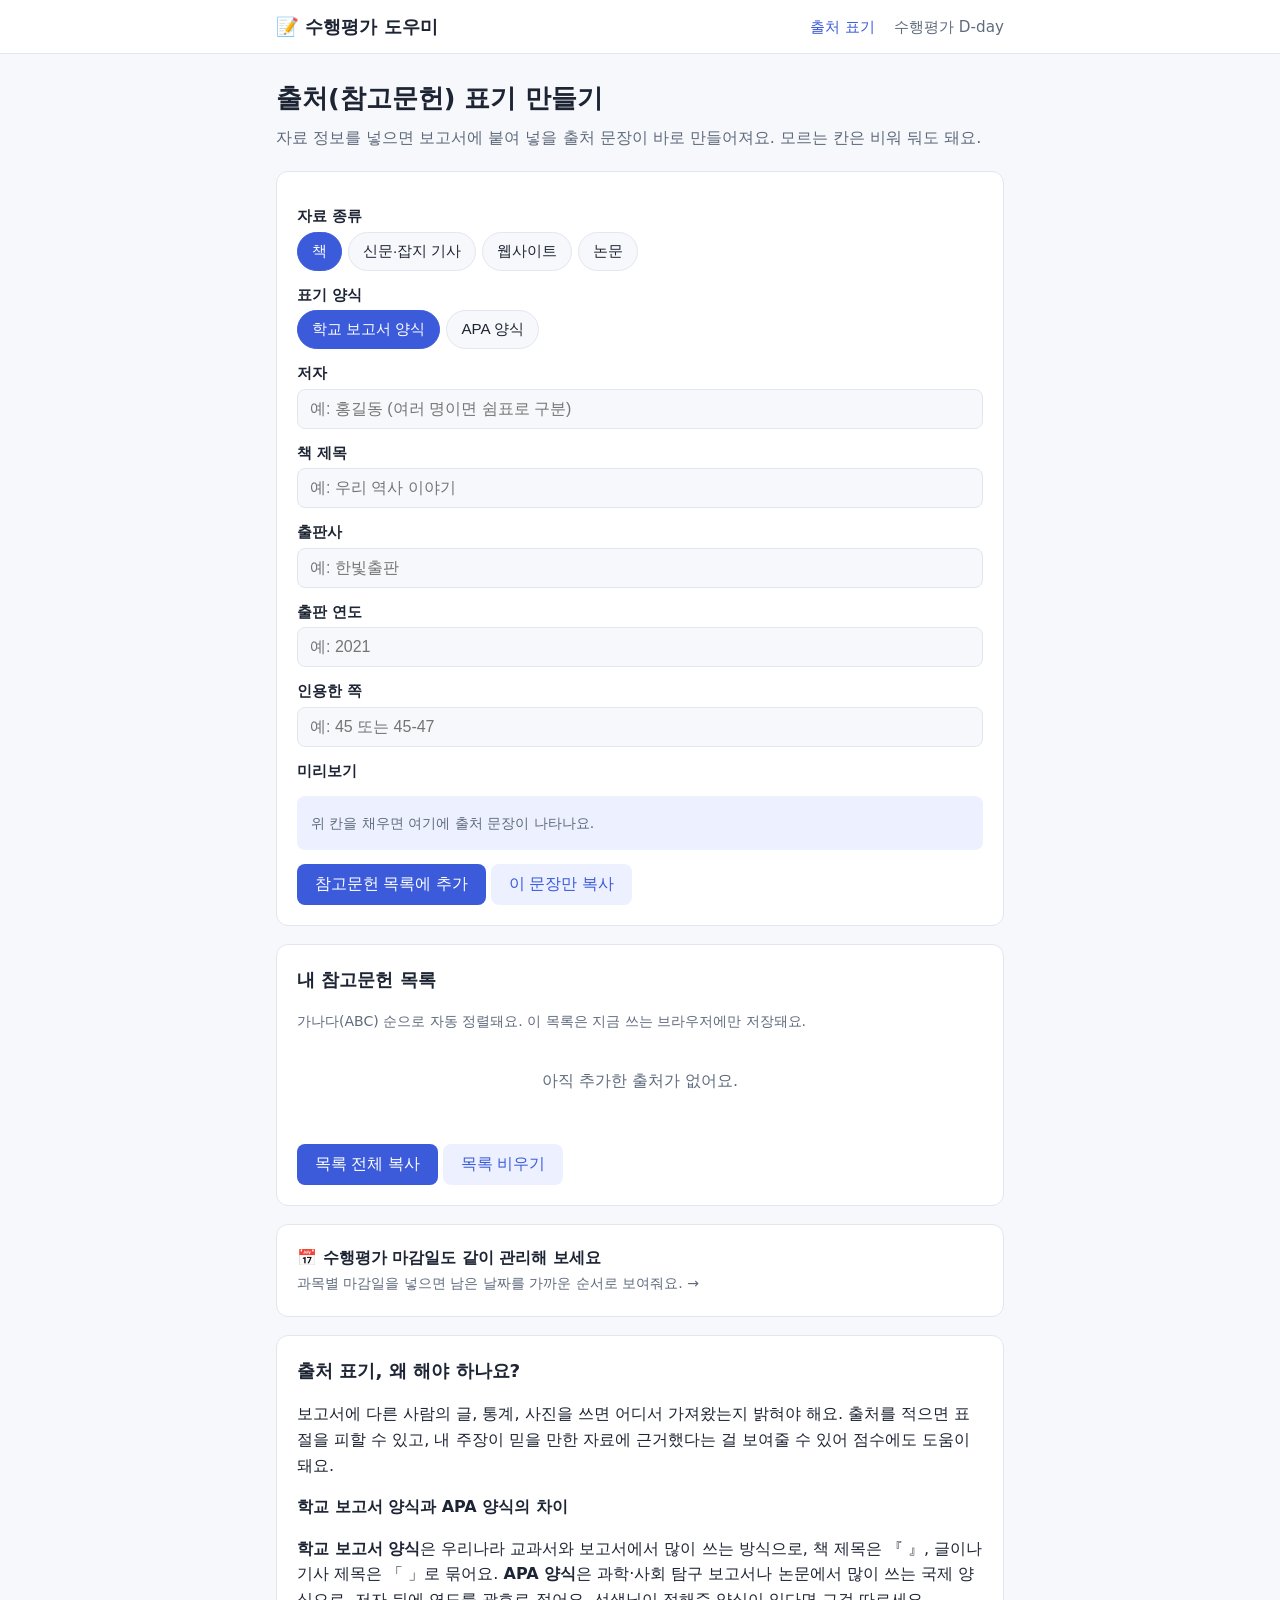
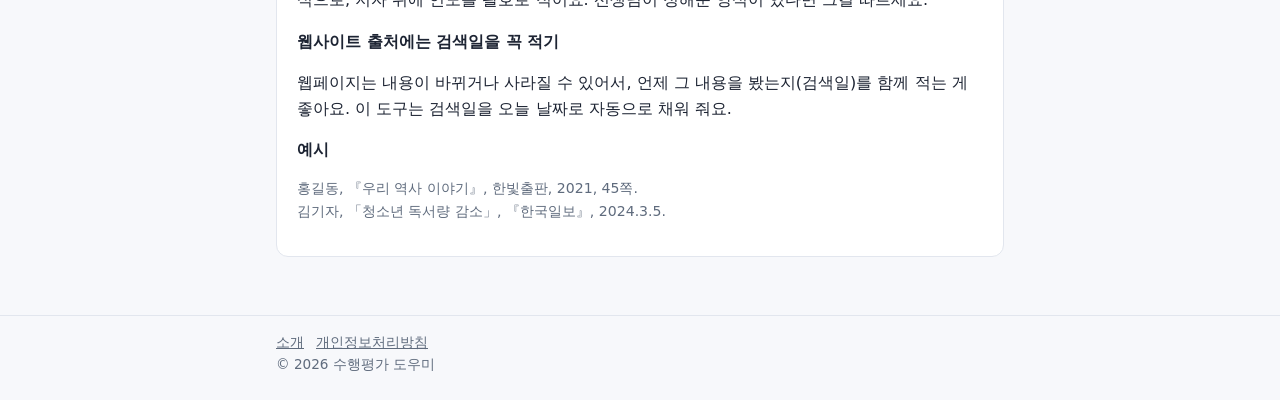
==== index.html @ 56c4d4b4 "수행평가 도우미 첫 버전: 출처 표기 도구(메인) + 수행평가 D-day Co-Authored-By: Claude Opus 5.5 <noreply@anthropic.com> Cla" ====
<!doctype html>
<html lang="ko">
<head>
  <meta charset="utf-8">
  <meta name="viewport" content="width=device-width, initial-scale=1">
  <title>수행평가 도우미 - 보고서 출처(참고문헌) 표기 자동 만들기</title>
  <meta name="description" content="책, 신문기사, 웹사이트, 논문 정보를 넣으면 보고서·수행평가용 출처(참고문헌) 문장을 자동으로 만들어 주는 무료 도구. 학교 보고서 양식과 APA 양식 지원.">
  <link rel="stylesheet" href="style.css">
</head>
<body>
  <header class="site"><div class="inner">
    <a class="logo" href="index.html">📝 수행평가 도우미</a>
    <nav>
      <a href="index.html" class="active">출처 표기</a>
      <a href="dday.html">수행평가 D-day</a>
    </nav>
  </div></header>

  <main>
    <h1>출처(참고문헌) 표기 만들기</h1>
    <p class="lead">자료 정보를 넣으면 보고서에 붙여 넣을 출처 문장이 바로 만들어져요. 모르는 칸은 비워 둬도 돼요.</p>

    <section class="card">
      <label>자료 종류</label>
      <div class="tabs" id="typeTabs"></div>

      <label>표기 양식</label>
      <div class="tabs" id="styleTabs"></div>

      <div id="fields"></div>

      <label>미리보기</label>
      <div class="result" id="preview"></div>
      <button class="btn" id="addBtn">참고문헌 목록에 추가</button>
      <button class="btn ghost" id="copyOne">이 문장만 복사</button>
    </section>

    <section class="card">
      <h2 style="margin-top:0;font-size:1.15rem">내 참고문헌 목록</h2>
      <p class="hint">가나다(ABC) 순으로 자동 정렬돼요. 이 목록은 지금 쓰는 브라우저에만 저장돼요.</p>
      <ol id="list"></ol>
      <p class="empty" id="emptyMsg">아직 추가한 출처가 없어요.</p>
      <button class="btn" id="copyAll">목록 전체 복사</button>
      <button class="btn ghost" id="clearAll">목록 비우기</button>
    </section>

    <a class="card" href="dday.html" style="display:block;text-decoration:none;color:var(--text)">
      <b>📅 수행평가 마감일도 같이 관리해 보세요</b><br>
      <span class="hint">과목별 마감일을 넣으면 남은 날짜를 가까운 순서로 보여줘요. →</span>
    </a>

    <section class="card guide">
      <h2>출처 표기, 왜 해야 하나요?</h2>
      <p>보고서에 다른 사람의 글, 통계, 사진을 쓰면 어디서 가져왔는지 밝혀야 해요. 출처를 적으면 표절을 피할 수 있고, 내 주장이 믿을 만한 자료에 근거했다는 걸 보여줄 수 있어 점수에도 도움이 돼요.</p>
      <h3>학교 보고서 양식과 APA 양식의 차이</h3>
      <p><b>학교 보고서 양식</b>은 우리나라 교과서와 보고서에서 많이 쓰는 방식으로, 책 제목은 『 』, 글이나 기사 제목은 「 」로 묶어요. <b>APA 양식</b>은 과학·사회 탐구 보고서나 논문에서 많이 쓰는 국제 양식으로, 저자 뒤에 연도를 괄호로 적어요. 선생님이 정해준 양식이 있다면 그걸 따르세요.</p>
      <h3>웹사이트 출처에는 검색일을 꼭 적기</h3>
      <p>웹페이지는 내용이 바뀌거나 사라질 수 있어서, 언제 그 내용을 봤는지(검색일)를 함께 적는 게 좋아요. 이 도구는 검색일을 오늘 날짜로 자동으로 채워 줘요.</p>
      <h3>예시</h3>
      <p class="hint">홍길동, 『우리 역사 이야기』, 한빛출판, 2021, 45쪽.<br>
      김기자, 「청소년 독서량 감소」, 『한국일보』, 2024.3.5.</p>
    </section>
  </main>

  <footer class="site"><div class="inner">
    <a href="about.html">소개</a><a href="privacy.html">개인정보처리방침</a>
    <div>© 2026 수행평가 도우미</div>
  </div></footer>

<script>
// ===== 1. 자료 종류별로 어떤 입력칸이 필요한지 정의 =====
const TYPES = {
  book:  { name: "책", fields: [
    ["author", "저자", "예: 홍길동 (여러 명이면 쉼표로 구분)"],
    ["title", "책 제목", "예: 우리 역사 이야기"],
    ["publisher", "출판사", "예: 한빛출판"],
    ["year", "출판 연도", "예: 2021"],
    ["pages", "인용한 쪽", "예: 45 또는 45-47"] ] },
  news:  { name: "신문·잡지 기사", fields: [
    ["author", "기자 이름", "예: 김기자"],
    ["title", "기사 제목", "예: 청소년 독서량 감소"],
    ["source", "신문·잡지 이름", "예: 한국일보"],
    ["date", "기사 날짜", "", "date"],
    ["url", "기사 주소(URL)", "https://..."] ] },
  web:   { name: "웹사이트", fields: [
    ["author", "작성자(기관)", "예: 통계청 (모르면 비워두기)"],
    ["title", "글 제목", "예: 2024 청소년 통계"],
    ["site", "사이트 이름", "예: 통계청 누리집"],
    ["url", "주소(URL)", "https://..."],
    ["accessed", "검색일(본 날짜)", "", "date"] ] },
  paper: { name: "논문", fields: [
    ["author", "저자", "예: 이연구"],
    ["title", "논문 제목", "예: 청소년의 스마트폰 사용과 수면"],
    ["journal", "학술지 이름", "예: 한국청소년연구"],
    ["volume", "권", "예: 32"],
    ["issue", "호", "예: 1"],
    ["year", "발행 연도", "예: 2023"],
    ["pages", "쪽", "예: 15-40"] ] }
};
const STYLES = { kr: "학교 보고서 양식", apa: "APA 양식" };

let type = "book", style = "kr";
const $ = (id) => document.getElementById(id);

// ===== 2. 날짜를 양식에 맞게 바꾸는 작은 함수들 =====
function today() { // 오늘 날짜를 "2026-11-15" 형태로
  const d = new Date();
  return d.getFullYear() + "-" + String(d.getMonth() + 1).padStart(2, "0") + "-" + String(d.getDate()).padStart(2, "0");
}
function krDate(s) { // "2024-03-05" -> "2024.3.5."
  if (!s) return "";
  const [y, m, d] = s.split("-").map(Number);
  return `${y}.${m}.${d}.`;
}
function apaDate(s) { // "2024-03-05" -> "2024, 3월 5일"
  if (!s) return "n.d.";
  const [y, m, d] = s.split("-").map(Number);
  return `${y}, ${m}월 ${d}일`;
}
function esc(s) { // 입력값을 화면에 안전하게 표시
  return s.replace(/[&<>"]/g, (c) => ({ "&": "&amp;", "<": "&lt;", ">": "&gt;", '"': "&quot;" }[c]));
}

// ===== 3. 입력값으로 출처 문장 만들기 (핵심 부분) =====
// 기울임체가 필요한 곳은 *별표*로 감싸고, 화면에 보여줄 때만 <i>로 바꿔요.
function build(t, st, v) {
  const parts = [];
  const add = (x) => { if (x) parts.push(x); };
  if (st === "kr") {
    if (t === "book") {
      add(v.author); add(v.title && `『${v.title}』`); add(v.publisher); add(v.year);
      add(v.pages && `${v.pages}쪽`);
    } else if (t === "news") {
      add(v.author); add(v.title && `「${v.title}」`); add(v.source && `『${v.source}』`);
      add(krDate(v.date).replace(/\.$/, "")); add(v.url);
    } else if (t === "web") {
      add(v.author); add(v.title && `「${v.title}」`); add(v.site); add(v.url);
      const main = parts.join(", ");
      if (!main) return "";
      return main + (v.accessed ? ` (검색일: ${krDate(v.accessed).replace(/\.$/, "")})` : "") + ".";
    } else if (t === "paper") {
      add(v.author); add(v.title && `「${v.title}」`); add(v.journal && `『${v.journal}』`);
      const vi = (v.volume || "") + (v.issue ? `(${v.issue})` : "");
      add(vi); add(v.year); add(v.pages && `${v.pages}쪽`);
    }
    return parts.length ? parts.join(", ") + "." : "";
  }
  // APA 양식
  const who = v.author || "";
  if (t === "book") {
    return [who && `${who}.`, `(${v.year || "n.d."}).`, v.title && `*${v.title}*.`, v.publisher && `${v.publisher}.`]
      .filter(Boolean).join(" ");
  }
  if (t === "news") {
    return [who && `${who}.`, `(${apaDate(v.date)}).`, v.title && `${v.title}.`, v.source && `*${v.source}*.`, v.url]
      .filter(Boolean).join(" ");
  }
  if (t === "web") {
    return [who && `${who}.`, "(n.d.).", v.title && `*${v.title}*.`, v.site && v.site !== who && `${v.site}.`,
      v.accessed && `${krDate(v.accessed).replace(/\.$/, "")}에 검색함,`, v.url]
      .filter(Boolean).join(" ").replace(/,$/, ".");
  }
  if (t === "paper") {
    let src = v.journal ? `*${v.journal}*` : "";
    if (v.volume) src += `, *${v.volume}*`;
    if (v.issue) src += `(${v.issue})`;
    if (v.pages) src += `, ${v.pages}`;
    return [who && `${who}.`, `(${v.year || "n.d."}).`, v.title && `${v.title}.`, src && `${src}.`]
      .filter(Boolean).join(" ");
  }
}

// 화면용(기울임체 적용)과 복사용(별표 제거) 두 가지로 바꾸기
const toHtml = (s) => esc(s).replace(/\*(.+?)\*/g, "<i>$1</i>");
const toText = (s) => s.replace(/\*(.+?)\*/g, "$1");

// ===== 4. 화면 그리기 =====
function drawTabs(boxId, items, current, onPick) {
  const box = $(boxId);
  box.innerHTML = "";
  for (const [key, label] of items) {
    const b = document.createElement("button");
    b.textContent = label;
    b.className = key === current ? "on" : "";
    b.onclick = () => onPick(key);
    box.appendChild(b);
  }
}
function drawFields() {
  const box = $("fields");
  box.innerHTML = "";
  for (const [key, label, ph, kind] of TYPES[type].fields) {
    const l = document.createElement("label");
    l.textContent = label;
    const inp = document.createElement("input");
    inp.id = "f_" + key;
    inp.type = kind || "text";
    inp.placeholder = ph;
    if (key === "accessed") inp.value = today();
    inp.oninput = update;
    box.append(l, inp);
  }
}
function values() {
  const v = {};
  for (const [key] of TYPES[type].fields) v[key] = $("f_" + key).value.trim();
  return v;
}
function current() { return build(type, style, values()); }
function update() {
  const s = current();
  $("preview").innerHTML = s ? toHtml(s) : '<span class="hint">위 칸을 채우면 여기에 출처 문장이 나타나요.</span>';
}
// 자료 종류를 바꾸면 입력칸을 새로 그리고, 양식만 바꾸면 입력한 내용은 그대로 두고 미리보기만 바꿔요.
function pickType(k) { type = k; render(); }
function pickStyle(k) {
  style = k;
  drawTabs("styleTabs", Object.entries(STYLES), style, pickStyle);
  update();
}
function render() {
  drawTabs("typeTabs", Object.entries(TYPES).map(([k, t]) => [k, t.name]), type, pickType);
  drawTabs("styleTabs", Object.entries(STYLES), style, pickStyle);
  drawFields();
  update();
}

// ===== 5. 참고문헌 목록 (브라우저에 저장) =====
const KEY = "citations-v1";
function load() { try { return JSON.parse(localStorage.getItem(KEY)) || []; } catch { return []; } }
function save(list) { try { localStorage.setItem(KEY, JSON.stringify(list)); } catch {} }
function drawList() {
  const list = load().sort((a, b) => toText(a).localeCompare(toText(b), "ko"));
  const ol = $("list");
  ol.innerHTML = "";
  list.forEach((s) => {
    const li = document.createElement("li");
    li.innerHTML = toHtml(s) + " ";
    const del = document.createElement("button");
    del.className = "btn ghost small";
    del.textContent = "삭제";
    del.onclick = () => { save(load().filter((x) => x !== s)); drawList(); };
    li.appendChild(del);
    li.style.marginBottom = "8px";
    ol.appendChild(li);
  });
  $("emptyMsg").style.display = list.length ? "none" : "block";
}
function copy(text, btn) {
  navigator.clipboard.writeText(text).then(() => {
    const old = btn.textContent;
    btn.textContent = "복사했어요!";
    setTimeout(() => (btn.textContent = old), 1200);
  });
}

$("addBtn").onclick = () => {
  const s = current();
  if (!s) return;
  const list = load();
  if (!list.includes(s)) list.push(s);
  save(list);
  drawList();
};
$("copyOne").onclick = (e) => { const s = current(); if (s) copy(toText(s), e.target); };
$("copyAll").onclick = (e) => {
  const list = load().map(toText).sort((a, b) => a.localeCompare(b, "ko"));
  if (list.length) copy(list.join("\n"), e.target);
};
$("clearAll").onclick = () => { save([]); drawList(); };

render();
drawList();
</script>
</body>
</html>
---- style.css ----
/* 공통 스타일: 모든 페이지가 이 파일 하나를 같이 씁니다. */
:root {
  --bg: #f7f8fb;
  --card: #ffffff;
  --text: #1d2433;
  --muted: #5f6b7d;
  --line: #e2e6ee;
  --accent: #3b5bdb;
  --accent-soft: #edf1ff;
  --danger: #e03131;
  --warn: #f08c00;
  --ok: #2f9e44;
}
@media (prefers-color-scheme: dark) {
  :root {
    --bg: #14171f;
    --card: #1d212b;
    --text: #e8ebf2;
    --muted: #9aa4b5;
    --line: #2d3340;
    --accent: #7c96ff;
    --accent-soft: #252c44;
  }
}
* { box-sizing: border-box; }
body {
  margin: 0;
  background: var(--bg);
  color: var(--text);
  font-family: "Pretendard", "Apple SD Gothic Neo", "Malgun Gothic", system-ui, sans-serif;
  line-height: 1.6;
}
a { color: var(--accent); }
header.site {
  background: var(--card);
  border-bottom: 1px solid var(--line);
}
header.site .inner, main, footer.site .inner {
  max-width: 760px;
  margin: 0 auto;
  padding: 0 16px;
}
header.site .inner {
  display: flex; align-items: center; justify-content: space-between;
  gap: 12px; flex-wrap: wrap; padding-top: 12px; padding-bottom: 12px;
}
.logo { font-weight: 800; font-size: 1.15rem; text-decoration: none; color: var(--text); }
nav a { margin-left: 14px; text-decoration: none; color: var(--muted); font-size: .95rem; }
nav a:first-child { margin-left: 0; }
nav a.active, nav a:hover { color: var(--accent); }
main { padding-top: 24px; padding-bottom: 40px; }
h1 { font-size: 1.6rem; margin: 0 0 6px; }
.lead { color: var(--muted); margin: 0 0 20px; }
.card {
  background: var(--card); border: 1px solid var(--line);
  border-radius: 12px; padding: 20px; margin-bottom: 18px;
}
.tool-list { display: grid; gap: 14px; grid-template-columns: repeat(auto-fit, minmax(220px, 1fr)); }
.tool-list a.card { text-decoration: none; color: var(--text); display: block; margin: 0; }
.tool-list a.card:hover { border-color: var(--accent); }
.tool-list h2 { font-size: 1.1rem; margin: 0 0 4px; }
.tool-list p { margin: 0; color: var(--muted); font-size: .95rem; }
label { display: block; font-weight: 600; font-size: .92rem; margin: 12px 0 4px; }
input, select {
  width: 100%; padding: 10px 12px; font-size: 1rem;
  border: 1px solid var(--line); border-radius: 8px;
  background: var(--bg); color: var(--text);
}
.row { display: grid; gap: 0 12px; grid-template-columns: 1fr 1fr; }
@media (max-width: 520px) { .row { grid-template-columns: 1fr; } }
.tabs { display: flex; gap: 6px; flex-wrap: wrap; margin-bottom: 4px; }
.tabs button {
  border: 1px solid var(--line); background: var(--bg); color: var(--text);
  padding: 8px 14px; border-radius: 999px; cursor: pointer; font-size: .95rem;
}
.tabs button.on { background: var(--accent); border-color: var(--accent); color: #fff; }
.btn {
  display: inline-block; border: 0; background: var(--accent); color: #fff;
  padding: 10px 18px; border-radius: 8px; font-size: 1rem; cursor: pointer; margin-top: 14px;
}
.btn.ghost { background: var(--accent-soft); color: var(--accent); }
.btn.small { padding: 6px 10px; font-size: .85rem; margin-top: 0; }
.result {
  background: var(--accent-soft); border-radius: 8px; padding: 14px;
  margin-top: 14px; word-break: break-all; min-height: 1.6em;
}
.hint { color: var(--muted); font-size: .88rem; }
.guide h2 { font-size: 1.15rem; margin-top: 0; }
.guide h3 { font-size: 1rem; margin-bottom: 4px; }
ul.dday { list-style: none; padding: 0; margin: 0; }
ul.dday li {
  display: flex; align-items: center; gap: 12px; padding: 12px 0;
  border-bottom: 1px solid var(--line);
}
ul.dday li:last-child { border-bottom: 0; }
.badge {
  min-width: 64px; text-align: center; font-weight: 800; border-radius: 8px;
  padding: 4px 8px; background: var(--accent-soft); color: var(--accent);
}
.badge.soon { background: #fff4e6; color: var(--warn); }
.badge.today { background: #ffe3e3; color: var(--danger); }
.badge.past { background: var(--line); color: var(--muted); }
.dday .info { flex: 1; min-width: 0; }
.dday .info b { display: block; }
.dday .info span { color: var(--muted); font-size: .88rem; }
.empty { color: var(--muted); text-align: center; padding: 20px 0; }
footer.site { border-top: 1px solid var(--line); color: var(--muted); font-size: .85rem; }
footer.site .inner { padding-top: 16px; padding-bottom: 24px; }
footer.site a { color: var(--muted); margin-right: 12px; }
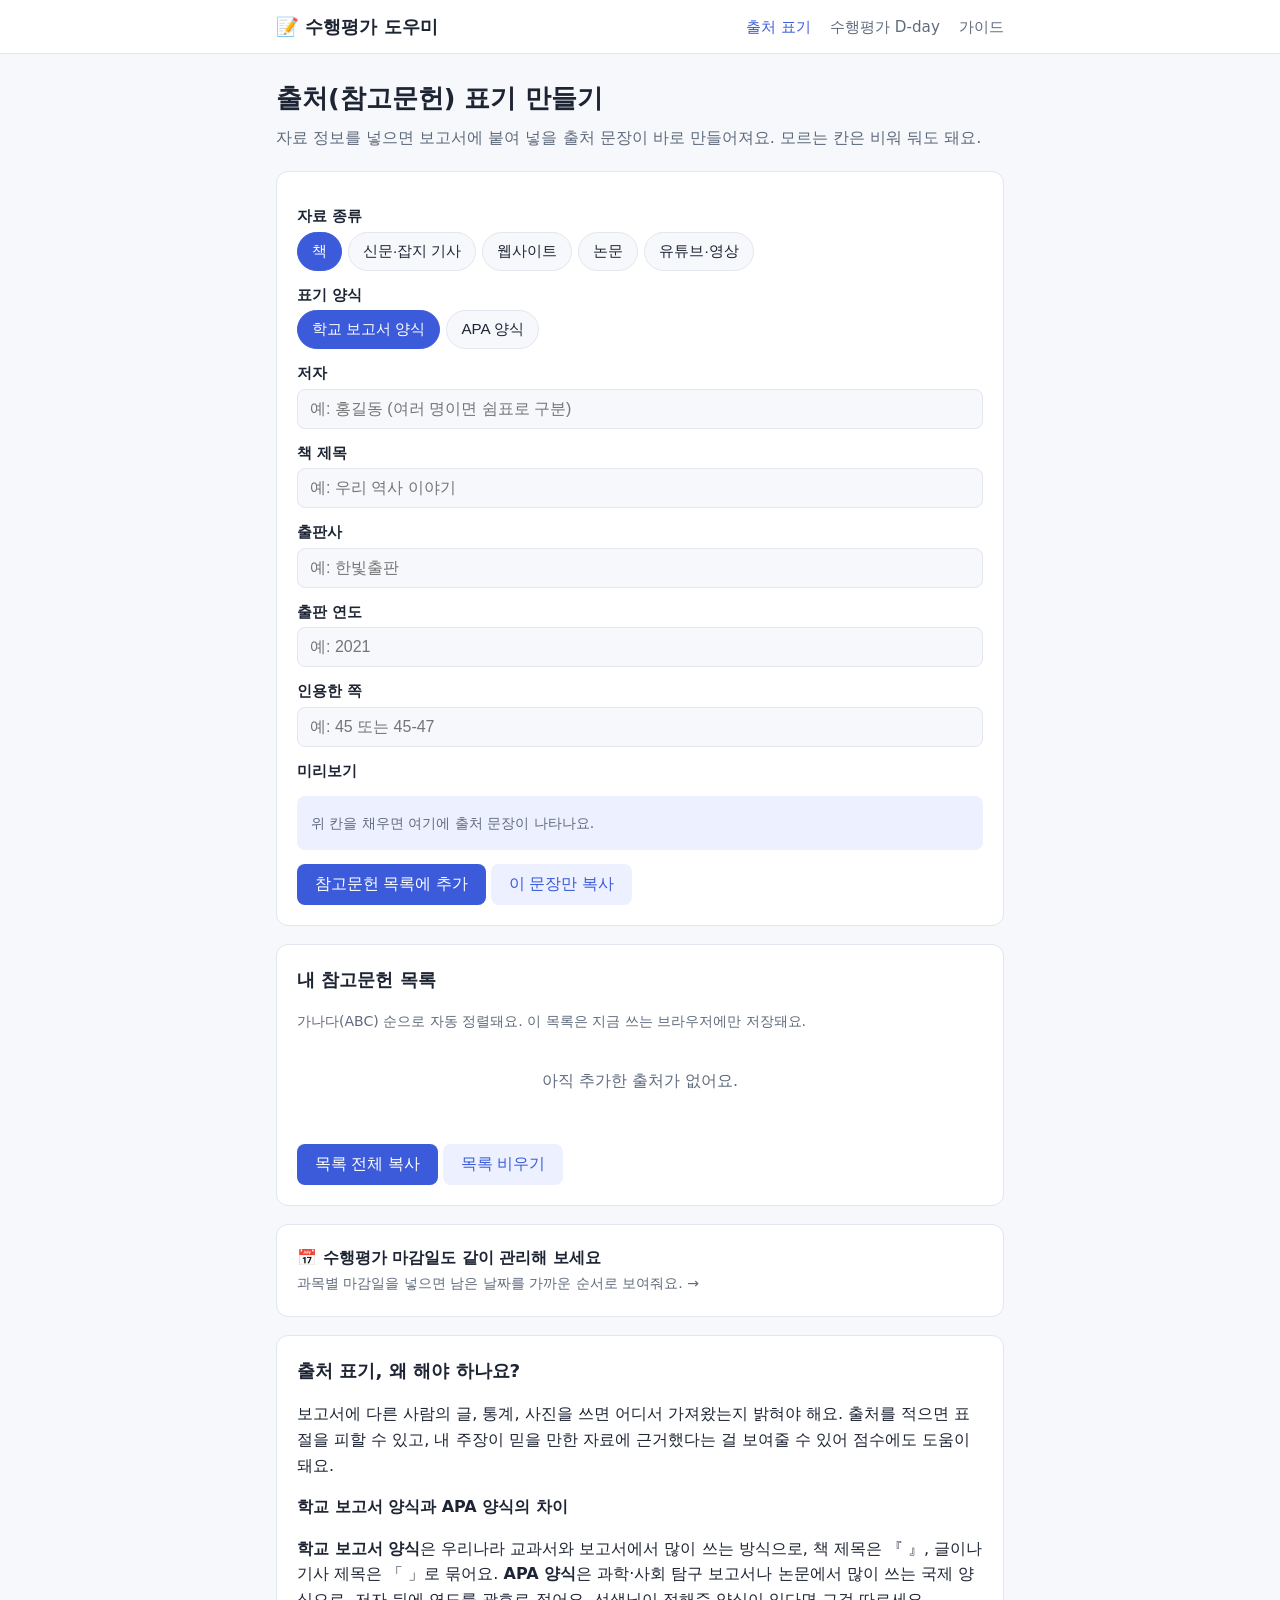
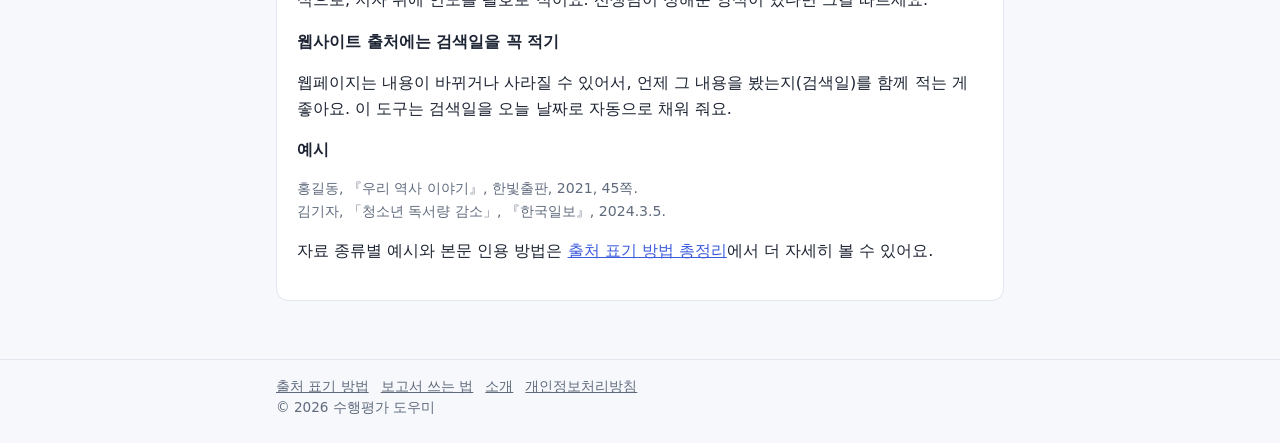
==== commit 4bbfc182: "설명글 2개, 영상 출처 종류, 아이콘·공유 미리보기·구조화 데이터 추가 Co-Authored-By: Claude Opus 5.5 <noreply@anthropic.com> Cla" ====
--- a/index.html
+++ b/index.html
@@ -5,7 +5,17 @@
   <meta name="viewport" content="width=device-width, initial-scale=1">
   <title>수행평가 도우미 - 보고서 출처(참고문헌) 표기 자동 만들기</title>
   <meta name="description" content="책, 신문기사, 웹사이트, 논문 정보를 넣으면 보고서·수행평가용 출처(참고문헌) 문장을 자동으로 만들어 주는 무료 도구. 학교 보고서 양식과 APA 양식 지원.">
+  <meta property="og:type" content="website">
+  <meta property="og:title" content="수행평가 도우미 - 보고서 출처(참고문헌) 표기 자동 만들기">
+  <meta property="og:description" content="책, 신문기사, 웹사이트, 논문 정보를 넣으면 보고서·수행평가용 출처(참고문헌) 문장을 자동으로 만들어 주는 무료 도구. 학교 보고서 양식과 APA 양식 지원.">
+  <link rel="icon" href="data:image/svg+xml,<svg xmlns=%22http://www.w3.org/2000/svg%22 viewBox=%220 0 100 100%22><text y=%22.9em%22 font-size=%2290%22>📝</text></svg>">
   <link rel="stylesheet" href="style.css">
+  <script type="application/ld+json">
+  {"@context":"https://schema.org","@type":"WebApplication","name":"수행평가 도우미 출처 표기 만들기",
+   "applicationCategory":"EducationalApplication","operatingSystem":"Any","inLanguage":"ko",
+   "offers":{"@type":"Offer","price":"0","priceCurrency":"KRW"},
+   "description":"책, 신문기사, 웹사이트, 논문, 영상 정보를 넣으면 보고서용 출처(참고문헌) 문장을 자동으로 만들어 주는 무료 도구"}
+  </script>
 </head>
 <body>
   <header class="site"><div class="inner">
@@ -13,6 +23,7 @@
     <nav>
       <a href="index.html" class="active">출처 표기</a>
       <a href="dday.html">수행평가 D-day</a>
+      <a href="guide-citation.html">가이드</a>
     </nav>
   </div></header>
 
@@ -59,11 +70,12 @@
       <h3>예시</h3>
       <p class="hint">홍길동, 『우리 역사 이야기』, 한빛출판, 2021, 45쪽.<br>
       김기자, 「청소년 독서량 감소」, 『한국일보』, 2024.3.5.</p>
+      <p>자료 종류별 예시와 본문 인용 방법은 <a href="guide-citation.html">출처 표기 방법 총정리</a>에서 더 자세히 볼 수 있어요.</p>
     </section>
   </main>
 
   <footer class="site"><div class="inner">
-    <a href="about.html">소개</a><a href="privacy.html">개인정보처리방침</a>
+    <a href="guide-citation.html">출처 표기 방법</a><a href="guide-report.html">보고서 쓰는 법</a><a href="about.html">소개</a><a href="privacy.html">개인정보처리방침</a>
     <div>© 2026 수행평가 도우미</div>
   </div></footer>
 
@@ -95,7 +107,13 @@
     ["volume", "권", "예: 32"],
     ["issue", "호", "예: 1"],
     ["year", "발행 연도", "예: 2023"],
-    ["pages", "쪽", "예: 15-40"] ] }
+    ["pages", "쪽", "예: 15-40"] ] },
+  video: { name: "유튜브·영상", fields: [
+    ["author", "채널(만든 사람)", "예: EBS 지식"],
+    ["title", "영상 제목", "예: 기후 위기의 진실"],
+    ["platform", "플랫폼", "예: 유튜브"],
+    ["date", "올린 날짜", "", "date"],
+    ["url", "영상 주소(URL)", "https://youtube.com/..."] ] }
 };
 const STYLES = { kr: "학교 보고서 양식", apa: "APA 양식" };
 
@@ -142,6 +160,9 @@
       add(v.author); add(v.title && `「${v.title}」`); add(v.journal && `『${v.journal}』`);
       const vi = (v.volume || "") + (v.issue ? `(${v.issue})` : "");
       add(vi); add(v.year); add(v.pages && `${v.pages}쪽`);
+    } else if (t === "video") {
+      add(v.author); add(v.title && `「${v.title}」`); add(v.platform);
+      add(krDate(v.date).replace(/\.$/, "")); add(v.url);
     }
     return parts.length ? parts.join(", ") + "." : "";
   }
@@ -159,6 +180,10 @@
     return [who && `${who}.`, "(n.d.).", v.title && `*${v.title}*.`, v.site && v.site !== who && `${v.site}.`,
       v.accessed && `${krDate(v.accessed).replace(/\.$/, "")}에 검색함,`, v.url]
       .filter(Boolean).join(" ").replace(/,$/, ".");
+  }
+  if (t === "video") {
+    return [who && `${who}.`, `(${apaDate(v.date)}).`, v.title && `*${v.title}* [동영상].`, v.platform && `${v.platform}.`, v.url]
+      .filter(Boolean).join(" ");
   }
   if (t === "paper") {
     let src = v.journal ? `*${v.journal}*` : "";
@@ -197,6 +222,7 @@
     inp.type = kind || "text";
     inp.placeholder = ph;
     if (key === "accessed") inp.value = today();
+    if (key === "platform") inp.value = "유튜브";
     inp.oninput = update;
     box.append(l, inp);
   }
